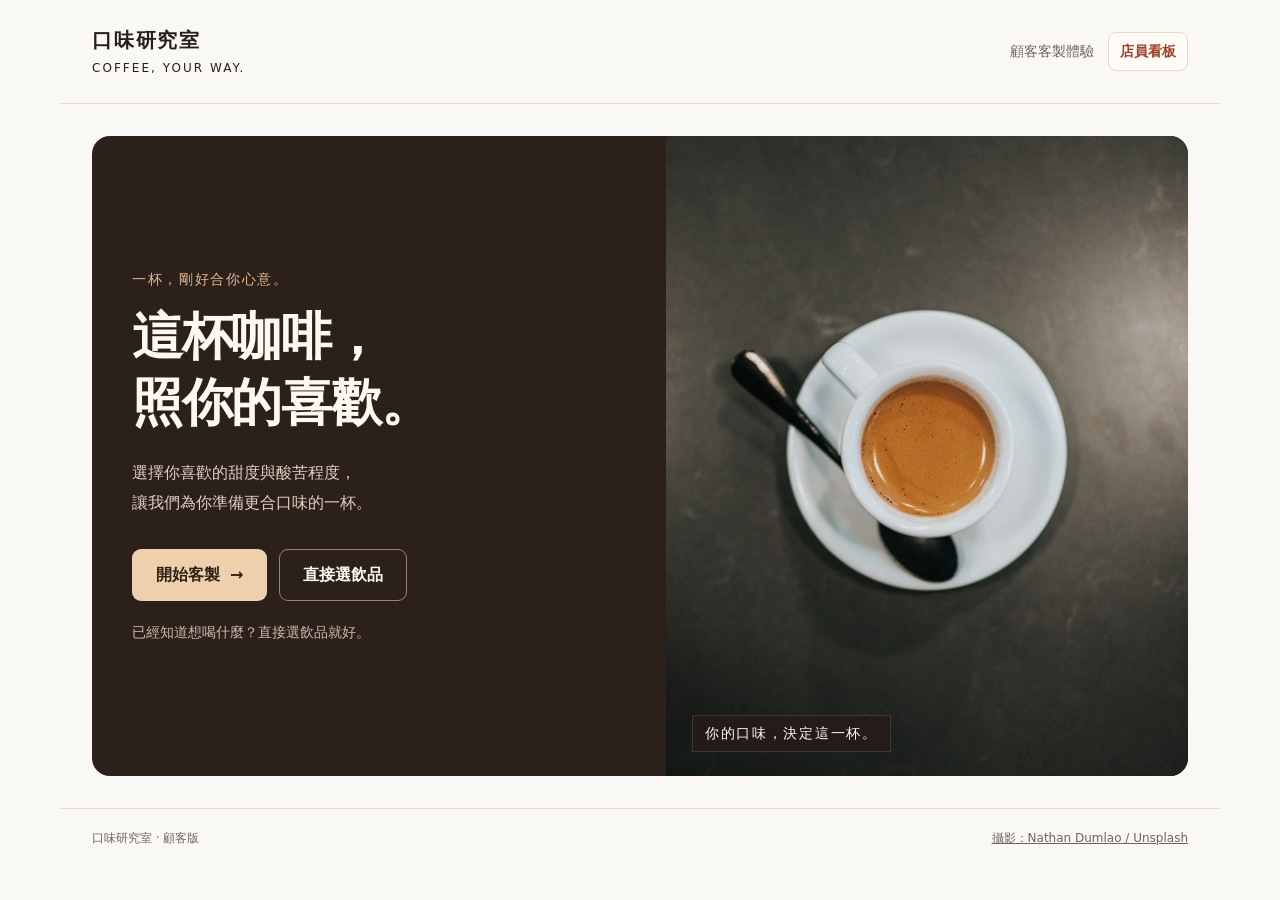
==== index.html @ e6950b34 "Update index.html" ====
<!doctype html>
<html lang="zh-Hant">
<head>
  <meta charset="utf-8">
  <meta name="viewport" content="width=device-width, initial-scale=1">
  <meta name="theme-color" content="#2c201b">
  <title>口味研究室｜這杯咖啡，照你的喜歡</title>
  <meta name="description" content="選擇你喜歡的甜度與酸苦程度，讓這杯咖啡更符合你的口味。">
  <style>
:root {
  color-scheme: light;
  --ink: #25201e; --muted: #70635d; --accent: #9e3e24;
  --line: #e3d9d0; --paper: #faf8f5; --selected: #fff1e7;
}
* { box-sizing: border-box; }
body { margin: 0; background: var(--paper); color: var(--ink); font: 1rem/1.65 system-ui, -apple-system, "Noto Sans TC", sans-serif; }
button, input, select { font: inherit; }
button, label.choice, label.scale-option { -webkit-tap-highlight-color: transparent; }
button { cursor: pointer; }
button:disabled { cursor: not-allowed; opacity: .4; }
button, a, select { touch-action: manipulation; }
button:focus-visible, a:focus-visible, select:focus-visible, summary:focus-visible { outline: 3px solid #b87343; outline-offset: 4px; }
[hidden] { display: none !important; }
.sr-only { position: absolute; width: 1px; height: 1px; margin: -1px; padding: 0; clip-path: inset(50%); overflow: hidden; white-space: nowrap; }
.site-header { max-width: 1160px; margin: auto; padding: 24px 32px; display: flex; align-items: center; justify-content: space-between; gap: 16px; border-bottom: 1px solid var(--line); }
.brand { background: none; border: 0; color: var(--ink); padding: 0; text-align: left; font-size: 1.25rem; font-weight: 750; letter-spacing: .09em; }
.brand small { display: block; margin-top: 2px; font-size: .75rem; letter-spacing: .17em; font-weight: 500; }
.header-label { color: var(--muted); font-size: .875rem; }
.header-tools { display: flex; align-items: center; gap: 14px; flex-wrap: wrap; justify-content: flex-end; }
.staff-link { color: var(--accent); text-decoration: none; font-size: .875rem; font-weight: 650; border: 1px solid var(--line); border-radius: 8px; padding: 7px 11px; background: #fffaf6; }
.staff-link:hover { border-color: #b87343; background: var(--selected); }
main { max-width: 1160px; margin: 32px auto; padding: 0 32px; }
.cover { display: grid; grid-template-columns: minmax(0, 1.1fr) minmax(0, 1fr); min-height: 510px; overflow: hidden; border-radius: 18px; background: #2c201b; color: #fff7f1; }
.cover-copy { min-width: 0; padding: 52px 40px; display: flex; flex-direction: column; justify-content: center; }
.eyebrow { font-size: .875rem; color: var(--accent); letter-spacing: .12em; margin: 0 0 12px; }
.cover .eyebrow { color: #e7b78f; }
.cover h1 { font-size: clamp(2.35rem, 4vw, 3.5rem); line-height: 1.3; letter-spacing: -.025em; margin: 0 0 22px; }
.cover .intro { color: #e1cec2; max-width: 28em; margin: 0 0 30px; line-height: 1.9; }
.cover-actions { display: flex; flex-wrap: wrap; gap: 12px; }
.button { display: inline-flex; align-items: center; justify-content: center; gap: 10px; min-height: 50px; padding: 12px 23px; border: 1px solid transparent; border-radius: 9px; font-weight: 650; text-decoration: none; }
.primary { background: var(--accent); color: white; }
.secondary { background: white; color: var(--ink); border-color: var(--line); }
.cover .primary { background: #eed1ac; color: #302016; }
.cover .secondary { background: transparent; color: #fff7f1; border-color: #a08270; }
.cover-hint { font-size: .875rem; color: #cfb8a9; margin: 20px 0 0; }
.cover-photo { margin: 0; min-width: 0; position: relative; }
.cover-photo img { display: block; width: 100%; height: 100%; max-height: 640px; object-fit: cover; object-position: 50% 54%; }
.cover-photo figcaption { position: absolute; bottom: 24px; left: 26px; padding: 6px 12px; background: #251c18d9; border: 1px solid #a88b743d; font-size: .875rem; letter-spacing: .12em; color: #fff7f1; }
.flow { max-width: 760px; margin: 36px auto 50px; }
.flow-head { display: flex; justify-content: space-between; gap: 12px; font-size: .875rem; color: var(--muted); }
.progress { display: flex; gap: 7px; margin: 13px 0 34px; }
.progress i { height: 4px; flex: 1; border-radius: 2px; background: var(--line); }
.progress i.done { background: var(--accent); }
h1 { margin: 0 0 12px; font-size: clamp(1.8rem, 3.4vw, 2.5rem); line-height: 1.45; letter-spacing: -.025em; }
h1[tabindex]:focus { outline: none; }
h2 { font-size: 1.3rem; margin: 0 0 12px; }
.sub { margin: 0 0 28px; color: var(--muted); }
fieldset { border: 0; padding: 0; margin: 0; min-width: 0; }
legend { padding: 0; margin-bottom: 14px; font-weight: 650; font-size: 1.05rem; }
.choices { display: grid; grid-template-columns: repeat(2, minmax(0, 1fr)); gap: 14px; }
.choices.three { grid-template-columns: repeat(3, minmax(0, 1fr)); }
.choice { display: block; position: relative; cursor: pointer; }
.choice input, .scale-option input { position: absolute; inset: 0; width: 100%; height: 100%; opacity: 0; margin: 0; cursor: pointer; }
.choice-box { display: block; background: white; border: 2px solid var(--line); border-radius: 12px; padding: 22px 24px; min-height: 125px; height: 100%; }
.choice-title { display: block; padding-right: 18px; font-size: 1.25rem; font-weight: 700; margin-bottom: 7px; }
.choice-description { display: block; font-size: .875rem; color: var(--muted); line-height: 1.7; }
.choice input:checked + .choice-box { border-color: var(--accent); background: var(--selected); }
.choice input:checked + .choice-box::after { content: '✓'; position: absolute; right: 15px; top: 16px; font-weight: 700; color: var(--accent); }
.choice input:focus-visible + .choice-box, .scale-option input:focus-visible + .scale-box { outline: 3px solid #b87343; outline-offset: 3px; }
.choice input:hover + .choice-box, .scale-option input:hover + .scale-box { border-color: #b87343; }
.note { font-size: .875rem; color: var(--muted); line-height: 1.8; margin: 18px 0 0; }
.section-gap { margin-top: 30px; }
.hint { font-size: 1rem; color: #76331f; background: #f5e8de; padding: 13px 18px; border-radius: 8px; margin: 0 0 18px; }
.scale-grid { display: grid; grid-template-columns: repeat(5, minmax(0, 1fr)); gap: 10px; }
.scale-option { position: relative; display: block; cursor: pointer; }
.scale-box { height: 100%; min-height: 98px; display: flex; flex-direction: column; align-items: center; justify-content: center; gap: 4px; padding: 14px 5px; border: 2px solid var(--line); border-radius: 11px; background: white; }
.scale-number { font-size: 1.65rem; line-height: 1.3; font-weight: 700; }
.scale-label { font-size: .9375rem; text-align: center; line-height: 1.5; overflow-wrap: anywhere; }
.scale-option input:checked + .scale-box { border-color: var(--accent); color: var(--accent); background: var(--selected); }
.scale-ends { display: flex; justify-content: space-between; gap: 18px; color: var(--muted); font-size: .875rem; margin-top: 12px; }
.selected-text { display: block; min-height: 30px; margin-top: 15px; color: var(--accent); font-weight: 600; }
.form-nav { display: flex; align-items: center; justify-content: space-between; gap: 16px; border-top: 1px solid var(--line); margin-top: 32px; padding-top: 22px; }
.back { border: 0; color: var(--muted); background: transparent; padding: 12px 0; min-height: 48px; }
.drink-label { border-left: 4px solid var(--accent); padding: 16px 20px; background: white; margin-bottom: 24px; }
.drink-label h2 { font-size: 1.5rem; margin-bottom: 4px; }
.drink-label p { margin: 0; color: var(--muted); }
.selects { display: grid; grid-template-columns: repeat(2, minmax(0, 1fr)); gap: 18px; margin-top: 24px; }
.selects label { font-weight: 600; }
select { display: block; width: 100%; min-height: 50px; margin-top: 9px; border: 1px solid var(--line); background: white; color: var(--ink); padding: 11px; border-radius: 8px; font-weight: 400; }
details { background: white; border: 1px solid var(--line); border-radius: 12px; margin-top: 26px; }
summary { cursor: pointer; padding: 16px 20px; font-weight: 650; }
.details-content { padding: 6px 20px 22px; }
.details-content .choices .choice-box { min-height: 100px; }
.details-content .choice-title { font-size: 1.125rem; }
.complete { max-width: 680px; margin: 44px auto; }
.complete-heading { text-align: center; margin-bottom: 28px; }
.receipt { border: 1px solid var(--line); border-top: 5px solid var(--accent); background: white; border-radius: 12px; overflow: hidden; }
.receipt-top { padding: 27px 30px 20px; }
.receipt-top h2 { font-size: 1.65rem; margin: 0; }
.receipt-body { padding: 0 30px; }
dl { margin: 0; }
dl div { display: grid; grid-template-columns: 7em 1fr; gap: 14px; padding: 14px 0; border-top: 1px dashed var(--line); }
dt { color: var(--muted); }
dd { margin: 0; text-align: right; overflow-wrap: anywhere; font-weight: 550; }
.receipt-foot { background: #f4ece5; padding: 20px 30px; margin-top: 15px; }
.receipt-foot strong { display: block; font-size: 1.0625rem; }
.receipt-foot p { color: var(--muted); margin: 5px 0 0; font-size: .875rem; }
.order-code { margin: 10px 0 0; color: var(--accent); font-size: 1.2rem; font-weight: 750; }
.complete-actions { display: flex; justify-content: center; flex-wrap: wrap; gap: 12px; margin-top: 25px; }
.footer { max-width: 1160px; margin: 24px auto 0; border-top: 1px solid var(--line); padding: 20px 32px; color: var(--muted); font-size: .75rem; display: flex; justify-content: space-between; gap: 14px; }
.footer a { color: inherit; }
@media (max-width: 720px) {
  .site-header { padding: 16px 16px; } .brand { font-size: 1.15rem; }
  main { margin: 16px auto 24px; padding: 0 16px; }
  .cover { grid-template-columns: minmax(0, 1fr); grid-template-areas: "photo" "copy"; min-height: 0; border-radius: 14px; }
  .cover-copy { grid-area: copy; padding: 24px clamp(20px, 6vw, 36px); }
  .cover .eyebrow { margin-bottom: 8px; }
  .cover h1 { font-size: clamp(1.875rem, 8.5vw, 2.5rem); line-height: 1.25; margin-bottom: 14px; }
  .cover .intro { margin-bottom: 20px; line-height: 1.75; }
  .cover .intro br { display: none; }
  .cover-actions { flex-direction: column; flex-wrap: nowrap; gap: 10px; }
  .cover-actions .button { width: 100%; min-height: 50px; }
  .cover-hint { margin-top: 14px; line-height: 1.65; }
  .cover-photo { grid-area: photo; width: 100%; aspect-ratio: 16 / 9; overflow: hidden; }
  .cover-photo img { position: absolute; inset: 0; height: 100%; max-height: none; object-position: 50% 50%; }
  .cover-photo figcaption { display: none; }
  .flow { margin: 25px auto 36px; } .progress { margin-bottom: 26px; }
  .choice-box { padding: 18px 16px; min-height: 118px; }
  .choice-title { font-size: 1.15rem; } .choices { gap: 10px; }
  .choices.three { grid-template-columns: 1fr; }
  .choices.three .choice-box { min-height: 0; }
  .scale-grid { gap: 6px; } .scale-box { padding: 12px 3px; min-height: 97px; }
  .scale-number { font-size: 1.5rem; } .scale-label { font-size: .875rem; }
  .selects { gap: 14px; } .button { padding: 12px 17px; }
  .receipt-top { padding: 24px 20px 18px; } .receipt-body { padding: 0 20px; }
  .receipt-foot { padding: 18px 20px; } .complete { margin: 30px auto; }
  dl div { grid-template-columns: 5.5em 1fr; gap: 10px; }
  .footer { padding: 18px 20px; flex-wrap: wrap; }
}
@media (max-width: 370px) {
  .cover-copy { padding: 22px 20px; }
  .choices { grid-template-columns: 1fr; } .choice-box { min-height: 0; }
  .selects { grid-template-columns: 1fr; } .header-label, .staff-link { font-size: .8125rem; }
}
@media (max-width: 720px) and (max-height: 700px) and (orientation: portrait) {
  .cover-photo { aspect-ratio: 12 / 5; }
  .cover-copy { padding-top: 20px; padding-bottom: 20px; }
}
@media (prefers-reduced-motion: no-preference) {
  .choice-box, .scale-box, .button { transition: background-color .15s, border-color .15s; }
}

</style>
</head>
<body>
  <header class="site-header">
    <button class="brand" type="button" data-action="home" aria-label="口味研究室，回封面">口味研究室<small>COFFEE, YOUR WAY.</small></button>
    <div class="header-tools">
      <span class="header-label" id="header-label">顧客客製體驗</span>
      <a class="staff-link" href="staff.html">店員看板</a>
    </div>
  </header>
  <main>
    <section class="cover" id="cover" aria-labelledby="cover-title">
      <div class="cover-copy">
        <p class="eyebrow">一杯，剛好合你心意。</p>
        <h1 id="cover-title" tabindex="-1">這杯咖啡，<br>照你的喜歡。</h1>
        <p class="intro">選擇你喜歡的甜度與酸苦程度，<br>讓我們為你準備更合口味的一杯。</p>
        <div class="cover-actions">
          <button class="button primary" type="button" data-action="guided">開始客製 <span aria-hidden="true">→</span></button>
          <button class="button secondary" type="button" data-action="direct">直接選飲品</button>
        </div>
        <p class="cover-hint">已經知道想喝什麼？直接選飲品就好。</p>
      </div>
      <figure class="cover-photo">
        <img src="[data-uri]" alt="深色桌面上，一杯盛在白瓷杯中的咖啡" width="900" height="1350">
        <figcaption>你的口味，決定這一杯。</figcaption>
      </figure>
    </section>
    <div id="surface" hidden></div>
    <noscript><p>請啟用瀏覽器的 JavaScript，或直接向店員點餐。</p></noscript>
  </main>
  <footer class="footer">
    <span>口味研究室 · 顧客版</span>
    <a href="https://unsplash.com/photos/white-ceramic-mug-with-brown-liquid-1Mjr2ontCEM" target="_blank" rel="noreferrer">攝影：Nathan Dumlao / Unsplash</a>
  </footer>
  <script src="config.js"></script>
  <script src="api.js"></script>
  <script>
const $ = id => document.getElementById(id);
const DRINKS = {
  latte: { name: '一般拿鐵', description: '咖啡與牛奶，圓潤滑順。', milk: 'yes' },
  americano: { name: '美式咖啡', description: '不加奶，口感清爽。', milk: 'no' },
  pourover: { name: '手沖咖啡', description: '不加奶，細細感受咖啡香氣。', milk: 'no' }
};
const LEVELS = {
  sweet: { title: '甜度', short: ['微甜', '少甜', '標準', '偏甜', '很甜'], full: ['微甜', '少甜', '標準甜度', '偏甜', '很甜'], left: '微甜', right: '很甜', hint: '數字越大，喝起來越甜。' },
  acid: { title: '酸味', short: ['極柔和', '柔和', '適中', '明顯', '強烈'], full: ['非常柔和的果酸', '柔和果酸', '酸味適中', '明顯果酸', '強烈、明亮的果酸'], left: '柔和果酸', right: '明亮果酸', hint: '數字越大，酸味越明顯。' },
  bitter: { title: '苦味', short: ['極微苦', '微苦', '適中', '明顯', '強烈'], full: ['非常輕微的苦味', '柔和微苦', '苦味適中', '明顯苦味', '強烈苦味'], left: '柔和微苦', right: '濃烈苦感', hint: '數字越大，苦味越明顯。' }
};
const SAUCES = { plain: '原味糖', hazelnut: '榛果糖醬', caramel: '焦糖糖醬' };
const initialState = () => ({
  mode: 'guided', milk: null, drink: null, sugar: null, sauce: 'plain', sweet: 2,
  direction: null, intensity: 3, temp: '冰飲', ice: '標準冰', milkAmount: '標準奶量', extraOpen: false
});
let state = initialState();
let screen = 'cover';
let lastOrder = null;
let submitting = false;
let submitError = '';
let pendingOrder = null;
try { pendingOrder = JSON.parse(sessionStorage.getItem('coffeePendingOrder') || 'null'); } catch {}
const STEP_NAMES = { milk: '奶的選擇', sugar: '糖與甜度', direction: '酸苦方向', intensity: '口味程度', drink: '飲品選擇', finish: '最後調整' };
const sequence = () => state.mode === 'direct' ? ['drink', 'finish'] : ['milk', 'sugar', 'direction', 'intensity', 'finish'];
const availableDrinks = () => Object.keys(DRINKS).filter(id => state.mode === 'direct' || DRINKS[id].milk === state.milk);
const acidOrBitter = () => LEVELS[state.direction === 'acid' ? 'acid' : 'bitter'];
const escapeHTML = value => String(value).replace(/[&<>"']/g, c => ({ '&': '&amp;', '<': '&lt;', '>': '&gt;', '"': '&quot;', "'": '&#39;' }[c]));

function radio(name, value, title, description = '') {
  return `<label class="choice"><input type="radio" name="${name}" value="${value}" ${state[name] === value ? 'checked' : ''}><span class="choice-box"><span class="choice-title">${title}</span>${description ? `<span class="choice-description">${description}</span>` : ''}</span></label>`;
}
function group(legend, content, columns = '', visibleLegend = false) {
  return `<fieldset><legend${visibleLegend ? '' : ' class="sr-only"'}>${legend}</legend><div class="choices ${columns}">${content}</div></fieldset>`;
}
function scale(name, level) {
  return `<fieldset class="section-gap"><legend>${level.title}程度</legend><p class="hint" id="${name}-hint">${level.hint}</p><div class="scale-grid">${[1, 2, 3, 4, 5].map(n => `<label class="scale-option"><input type="radio" name="${name}" value="${n}" ${state[name] === n ? 'checked' : ''} aria-label="${n}，${level.full[n - 1]}" aria-describedby="${name}-hint"><span class="scale-box"><span class="scale-number">${n}</span><span class="scale-label">${level.short[n - 1]}</span></span></label>`).join('')}</div><div class="scale-ends"><span>${level.left}</span><span>${level.right}</span></div><output class="selected-text" id="${name}-description" aria-live="polite">目前選擇：${state[name]} · ${level.full[state[name] - 1]}</output></fieldset>`;
}
function sugarControls() {
  let html = group('需要加糖嗎？', radio('sugar', 'no', '不加糖', '不額外加糖或風味糖醬。') + radio('sugar', 'yes', '要糖', '選擇糖的口味與甜度。'));
  if (state.sugar === 'yes') {
    html += `<div class="section-gap">${group('選擇糖的口味', radio('sauce', 'plain', '原味糖', '只增加甜味。') + radio('sauce', 'hazelnut', '榛果糖醬', '加入榛果風味。') + radio('sauce', 'caramel', '焦糖糖醬', '加入焦糖風味。'), 'three', true)}</div>`;
    html += scale('sweet', LEVELS.sweet) + '<p class="note">風味糖醬本身含糖，甜度依所選糖醬的用量調整。</p>';
  }
  return html + '<p class="note">不加糖指不額外添加糖；牛奶與其他原料仍可能含有糖分。</p>';
}
function directionControls(includeStandard = false) {
  return group('咖啡風味方向', (includeStandard ? radio('direction', 'standard', '店家標準', '依店家原本的風味製作。') : '') + radio('direction', 'bitter', '偏苦', '巧克力、堅果、焦糖般的風味。') + radio('direction', 'acid', '偏酸', '柑橘、熱帶水果、莓果般的風味。'), includeStandard ? 'three' : '') + '<p class="note">這些是咖啡本身的風味描述；風味糖醬需另外選擇。</p>';
}
function selectControl(name, title, options) {
  return `<label>${title}<select name="${name}">${options.map(value => `<option value="${value}" ${state[name] === value ? 'selected' : ''}>${value}</option>`).join('')}</select></label>`;
}
function drinkChoices() {
  return group('選擇飲品', availableDrinks().map(id => radio('drink', id, DRINKS[id].name, DRINKS[id].description)).join(''), state.mode === 'direct' ? 'three' : '');
}
function finishView() {
  let html = '<h1 id="page-title" tabindex="-1">最後，調成你喜歡的樣子。</h1><p class="sub">選好後按「送出給店員」，店員看板就會收到這張訂單。</p>';
  if (state.mode === 'guided' && state.milk === 'no') html += drinkChoices();
  else {
    const drink = DRINKS[state.drink];
    html += `<div class="drink-label"><h2>${drink.name}</h2><p>${drink.description}</p></div>`;
  }
  html += `<div class="section-gap">${group('冷飲或熱飲', radio('temp', '冰飲', '冰飲') + radio('temp', '熱飲', '熱飲'), '', true)}</div>`;
  const selects = (state.temp === '冰飲' ? selectControl('ice', '冰量', ['去冰', '微冰', '少冰', '標準冰']) : '') + (state.milk === 'yes' ? selectControl('milkAmount', '奶量', ['少奶', '標準奶量', '多奶']) : '');
  if (selects) html += `<div class="selects">${selects}</div>`;
  if (state.mode === 'direct') {
    html += `<details id="extra-options" ${state.extraOpen ? 'open' : ''}><summary>我要客製 · 糖醬、甜度與酸苦</summary><div class="details-content"><h2>想加一點甜嗎？</h2>${sugarControls()}<div class="section-gap"><h2>咖啡風味</h2>${directionControls(true)}${state.direction !== 'standard' ? scale('intensity', acidOrBitter()) : ''}</div></div></details>`;
  }
  return html;
}
function noteRows() {
  const rows = [['飲品', DRINKS[state.drink].name], ['冷熱', state.temp]];
  if (state.temp === '冰飲') rows.push(['冰量', state.ice]);
  if (state.milk === 'yes') rows.push(['奶量', state.milkAmount]);
  if (state.sugar === 'yes') rows.push(['糖／糖醬', SAUCES[state.sauce]], ['甜度', `${state.sweet} / 5 · ${LEVELS.sweet.full[state.sweet - 1]}`]);
  else rows.push(['加糖', '不加糖']);
  if (state.direction === 'acid' || state.direction === 'bitter') {
    const level = acidOrBitter();
    rows.push(['風味方向', state.direction === 'acid' ? '偏酸' : '偏苦'], [`${level.title}程度`, `${state.intensity} / 5 · ${level.full[state.intensity - 1]}`]);
  } else rows.push(['咖啡風味', '店家標準']);
  return rows;
}
async function submitOrder() {
  const selection = JSON.parse(JSON.stringify(state));
  if (!pendingOrder || JSON.stringify(pendingOrder.selection) !== JSON.stringify(selection)) {
    pendingOrder = { requestId: crypto.randomUUID(), selection };
    try { sessionStorage.setItem('coffeePendingOrder', JSON.stringify(pendingOrder)); } catch {}
  }
  const { order } = await CoffeeAPI.request('/api/orders', { method: 'POST', body: pendingOrder });
  if (!order?.number || !Array.isArray(order.rows)) throw new Error('無法確認訂單，請在此頁重試。');
  pendingOrder = null;
  try { sessionStorage.removeItem('coffeePendingOrder'); } catch {}
  return order;
}
function completeView() {
  const order = lastOrder;
  return `<section class="complete"><div class="complete-heading"><p class="eyebrow">已送出</p><h1 id="page-title" tabindex="-1">訂單已送達。</h1><p class="sub">請保留訂單號碼，等候店員確認及叫號。</p></div><article class="receipt" aria-labelledby="note-title"><div class="receipt-top"><p class="eyebrow">你的口味筆記</p><h2 id="note-title">${escapeHTML(order.drink)}</h2><p class="order-code">訂單 ${escapeHTML(order.number)}</p></div><div class="receipt-body"><dl>${order.rows.map(([key, value]) => `<div><dt>${escapeHTML(key)}</dt><dd>${escapeHTML(value)}</dd></div>`).join('')}</dl></div><div class="receipt-foot"><strong>店家已收到你的點餐內容</strong><p>如需修改或取消，請告知店員此訂單號碼。</p></div></article><div class="complete-actions"><button class="button primary" type="button" data-action="restart">再點一杯</button></div></section>`;
}
function canContinue() {
  if (screen === 'milk') return state.milk !== null;
  if (screen === 'sugar') return state.sugar !== null;
  if (screen === 'direction') return state.direction === 'acid' || state.direction === 'bitter';
  if (screen === 'drink' || screen === 'finish') return Boolean(DRINKS[state.drink]) && availableDrinks().includes(state.drink);
  return screen === 'intensity';
}
function render(focusTitle = false) {
  const onCover = screen === 'cover';
  $('cover').hidden = !onCover;
  $('surface').hidden = onCover;
  $('header-label').textContent = onCover ? '顧客客製體驗' : screen === 'complete' ? '口味確認' : state.mode === 'direct' ? '直接選飲品' : '我的客製咖啡';
  if (onCover) {
    $('surface').innerHTML = '';
    if (focusTitle) $('cover-title').focus();
    return;
  }
  if (screen === 'complete') $('surface').innerHTML = completeView();
  else {
    const steps = sequence(), index = steps.indexOf(screen);
    let content = '';
    if (screen === 'milk') content = '<h1 id="page-title" tabindex="-1">這杯咖啡，要加奶嗎？</h1><p class="sub">先選你喜歡的口感。</p>' + group('加奶或不加奶', radio('milk', 'yes', '加奶', '一般拿鐵，奶香滑順。') + radio('milk', 'no', '不加奶', '美式或手沖，感受咖啡本味。'));
    if (screen === 'sugar') content = '<h1 id="page-title" tabindex="-1">想加一點甜嗎？</h1><p class="sub">可以只加糖，也可以選榛果或焦糖糖醬。</p>' + sugarControls();
    if (screen === 'direction') content = '<h1 id="page-title" tabindex="-1">今天，想喝偏酸還是偏苦？</h1><p class="sub">選一個方向，下一步再選你喜歡的程度。</p>' + directionControls();
    if (screen === 'intensity') {
      const level = acidOrBitter();
      content = `<h1 id="page-title" tabindex="-1">想要多明顯的${level.title}？</h1><p class="sub">每個數字都有說明，點選最接近你喜好的程度。</p>` + scale('intensity', level);
    }
    if (screen === 'drink') content = '<h1 id="page-title" tabindex="-1">今天想喝哪一杯？</h1><p class="sub">直接選飲品，下一步選冷熱就能確認。</p>' + drinkChoices();
    if (screen === 'finish') content = finishView();
    $('surface').innerHTML = `<section class="flow"><div class="flow-head"><span>${STEP_NAMES[screen]}</span><span>第 ${index + 1} / ${steps.length} 步</span></div><div class="progress" role="progressbar" aria-label="選擇進度" aria-valuemin="0" aria-valuemax="${steps.length}" aria-valuenow="${index + 1}">${steps.map((_, i) => `<i class="${i <= index ? 'done' : ''}" aria-hidden="true"></i>`).join('')}</div><form id="coffee-form" novalidate>${content}<div class="form-nav"><button class="back" type="button" data-action="back">← ${index === 0 ? '回封面' : '上一步'}</button><button class="button primary" type="submit" ${canContinue() ? '' : 'disabled'}>${screen === 'finish' ? '送出給店員' : '下一步 →'}</button></div></form></section>`;
  }
  const form = $('coffee-form');
  if (form && submitting) {
    form.setAttribute('aria-busy', 'true');
    form.querySelectorAll('input, select, button').forEach(control => control.disabled = true);
    form.querySelector('[type="submit"]').textContent = '送出中…';
  }
  if (form && submitError) {
    const message = document.createElement('p');
    message.className = 'hint';
    message.setAttribute('role', 'alert');
    message.textContent = submitError;
    form.querySelector('.form-nav').before(message);
  }
  if (focusTitle) {
    $('page-title').focus({ preventScroll: true });
    window.scrollTo({ top: 0 });
  }
}
function start(mode) {
  state = initialState();
  state.mode = mode;
  lastOrder = null;
  submitError = '';
  if (mode === 'direct') { state.sugar = 'no'; state.direction = 'standard'; }
  screen = sequence()[0];
  render(true);
}
async function next() {
  if (submitting || !canContinue()) return;
  if (screen === 'finish') {
    submitting = true;
    submitError = '';
    render();
    try {
      lastOrder = await submitOrder();
      screen = 'complete';
    } catch (error) {
      submitError = error.message;
    } finally {
      submitting = false;
    }
  }
  else { const steps = sequence(); screen = steps[steps.indexOf(screen) + 1]; }
  render(true);
}
function back() {
  const steps = sequence(), index = steps.indexOf(screen);
  screen = index > 0 ? steps[index - 1] : 'cover';
  render(true);
}
function changeChoice(name, value) {
  const valid = { milk: ['yes', 'no'], sugar: ['yes', 'no'], sauce: Object.keys(SAUCES), direction: state.mode === 'direct' ? ['standard', 'acid', 'bitter'] : ['acid', 'bitter'], temp: ['冰飲', '熱飲'], ice: ['去冰', '微冰', '少冰', '標準冰'], milkAmount: ['少奶', '標準奶量', '多奶'], drink: availableDrinks() };
  if (name === 'sweet' || name === 'intensity') {
    const number = Number(value);
    if (!Number.isInteger(number) || number < 1 || number > 5) return;
    state[name] = number;
    const level = name === 'sweet' ? LEVELS.sweet : acidOrBitter();
    const output = $(`${name}-description`);
    if (output) output.textContent = `目前選擇：${number} · ${level.full[number - 1]}`;
    return;
  }
  if (!valid[name] || !valid[name].includes(value)) return;
  const details = $('extra-options');
  if (details) state.extraOpen = details.open;
  if (name === 'milk' && value !== state.milk) state.drink = value === 'yes' ? 'latte' : null;
  if (name === 'drink') state.milk = DRINKS[value].milk;
  if (name === 'direction' && value !== state.direction) state.intensity = 3;
  state[name] = value;
  render();
  // 重新呈現條件選項後，讓鍵盤焦點留在原本的控制項。
  const control = document.querySelector(`input[name="${name}"][value="${value}"], select[name="${name}"]`);
  if (control) control.focus({ preventScroll: true });
}
document.addEventListener('change', event => {
  if (event.target.matches('#coffee-form input, #coffee-form select')) changeChoice(event.target.name, event.target.value);
});
document.addEventListener('submit', event => {
  if (event.target.id === 'coffee-form') { event.preventDefault(); next(); }
});
document.addEventListener('click', event => {
  if (submitting) return;
  const button = event.target.closest('[data-action]');
  if (!button || button.disabled) return;
  const action = button.dataset.action;
  if (action === 'guided' || action === 'direct') start(action);
  if (action === 'back') back();
  if (action === 'home' || action === 'restart') { state = initialState(); lastOrder = null; screen = 'cover'; render(true); }
});
if (pendingOrder?.selection && DRINKS[pendingOrder.selection.drink]) {
  state = { ...initialState(), ...pendingOrder.selection };
  screen = 'finish';
  submitError = '上次送出的訂單尚未確認。請再次送出以確認結果，同一筆不會重複成立。';
}
render();

</script>
</body>
</html>
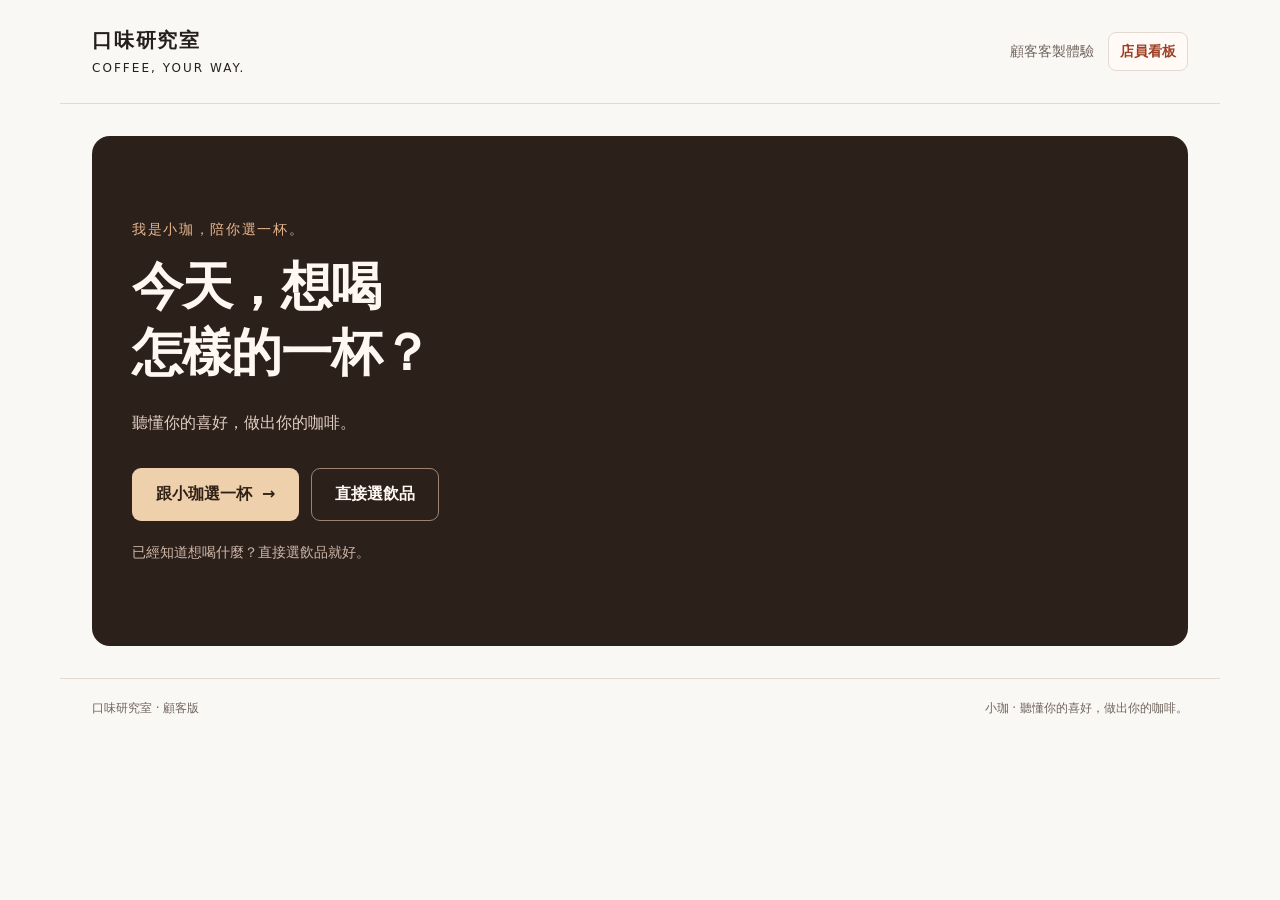
==== commit 161d1bba: "Update index.html" ====
--- a/index.html
+++ b/index.html
@@ -71,7 +71,7 @@
 .note { font-size: .875rem; color: var(--muted); line-height: 1.8; margin: 18px 0 0; }
 .section-gap { margin-top: 30px; }
 .hint { font-size: 1rem; color: #76331f; background: #f5e8de; padding: 13px 18px; border-radius: 8px; margin: 0 0 18px; }
-.scale-grid { display: grid; grid-template-columns: repeat(5, minmax(0, 1fr)); gap: 10px; }
+.scale-grid { display: grid; grid-template-columns: repeat(3, minmax(0, 1fr)); gap: 10px; }
 .scale-option { position: relative; display: block; cursor: pointer; }
 .scale-box { height: 100%; min-height: 98px; display: flex; flex-direction: column; align-items: center; justify-content: center; gap: 4px; padding: 14px 5px; border: 2px solid var(--line); border-radius: 11px; background: white; }
 .scale-number { font-size: 1.65rem; line-height: 1.3; font-weight: 700; }
@@ -150,7 +150,44 @@
   .choice-box, .scale-box, .button { transition: background-color .15s, border-color .15s; }
 }
 
+/* Customer illustrations are inline SVG: no image host or icon-font dependency. */
+.choice-box { position: relative; }
+.choice input { z-index: 1; }
+.choice-art { display: flex; align-items: center; justify-content: center; height: 144px; margin: -8px 0 15px; pointer-events: none; }
+.choice-art svg { display: block; width: 100%; max-width: 172px; height: 100%; }
+.choice-art svg[data-illustration="black-coffee"] { max-width: 224px; }
+.choice-copy { display: block; min-width: 0; }
+.choice.has-art .choice-title { padding-right: 0; }
+.choice.has-art .choice-box::after { z-index: 0; }
+.scale-meter { display: flex; align-items: flex-end; justify-content: center; gap: 5px; height: 22px; margin-bottom: 3px; }
+.scale-meter i { display: block; width: 8px; border: 1px solid #c8b6a7; border-radius: 3px 3px 1px 1px; background: #f0e8e0; }
+.scale-meter i:nth-child(1) { height: 10px; }
+.scale-meter i:nth-child(2) { height: 16px; }
+.scale-meter i:nth-child(3) { height: 22px; }
+.scale-meter i.filled { border-color: #9e5c3f; background: #b46e4b; }
+.section-art { display: inline-flex; vertical-align: middle; margin-right: 9px; }
+.section-art svg { width: 40px; height: 40px; display: block; }
+.select-heading { display: flex; align-items: center; gap: 10px; min-height: 46px; }
+.select-heading svg { width: 44px; height: 44px; flex: 0 0 44px; }
+.drink-label.with-art { display: flex; align-items: center; gap: 18px; }
+.drink-label.with-art > svg { width: 88px; height: 88px; flex: 0 0 88px; }
+@media (max-width: 720px) {
+  .choice-art { height: 116px; margin: -5px 0 12px; }
+  .choice-art svg { max-width: 142px; }
+  .choice-art svg[data-illustration="black-coffee"] { max-width: 188px; }
+  .choices.three .has-art .choice-box { display: flex; align-items: center; gap: 16px; padding: 14px 16px; }
+  .choices.three .choice-art { flex: 0 0 80px; width: 80px; height: 80px; margin: 0; }
+  .choices.three .choice-copy { padding-right: 12px; }
+  .drink-label.with-art { gap: 12px; padding: 12px 16px; }
+  .drink-label.with-art > svg { width: 70px; height: 70px; flex-basis: 70px; }
+}
+@media (max-width: 370px) {
+  .choices .has-art .choice-box { display: flex; align-items: center; gap: 12px; padding: 14px; }
+  .choices .choice-art { flex: 0 0 94px; width: 94px; height: 88px; margin: 0; }
+  .choices .choice-copy { padding-right: 8px; }
+}
 </style>
+  <link rel="stylesheet" href="xiaojia.css?v=20261005">
 </head>
 <body>
   <header class="site-header">
@@ -161,32 +198,34 @@
     </div>
   </header>
   <main>
-    <section class="cover" id="cover" aria-labelledby="cover-title">
+    <section class="cover xiaojia-cover" id="cover" aria-labelledby="cover-title">
       <div class="cover-copy">
-        <p class="eyebrow">一杯，剛好合你心意。</p>
-        <h1 id="cover-title" tabindex="-1">這杯咖啡，<br>照你的喜歡。</h1>
-        <p class="intro">選擇你喜歡的甜度與酸苦程度，<br>讓我們為你準備更合口味的一杯。</p>
+        <p class="eyebrow">我是小珈，陪你選一杯。</p>
+        <h1 id="cover-title" tabindex="-1">今天，想喝<br>怎樣的一杯？</h1>
+        <p class="intro">聽懂你的喜好，做出你的咖啡。</p>
         <div class="cover-actions">
-          <button class="button primary" type="button" data-action="guided">開始客製 <span aria-hidden="true">→</span></button>
+          <button class="button primary" type="button" data-action="guided">跟小珈選一杯 <span aria-hidden="true">→</span></button>
           <button class="button secondary" type="button" data-action="direct">直接選飲品</button>
         </div>
         <p class="cover-hint">已經知道想喝什麼？直接選飲品就好。</p>
       </div>
-      <figure class="cover-photo">
-        <img src="[data-uri]" alt="深色桌面上，一杯盛在白瓷杯中的咖啡" width="900" height="1350">
-        <figcaption>你的口味，決定這一杯。</figcaption>
-      </figure>
+      <div class="xiaojia-cover-art" role="img" aria-label="小珈端著咖啡，邀你選擇今天的一杯"></div>
     </section>
     <div id="surface" hidden></div>
     <noscript><p>請啟用瀏覽器的 JavaScript，或直接向店員點餐。</p></noscript>
   </main>
   <footer class="footer">
     <span>口味研究室 · 顧客版</span>
-    <a href="https://unsplash.com/photos/white-ceramic-mug-with-brown-liquid-1Mjr2ontCEM" target="_blank" rel="noreferrer">攝影：Nathan Dumlao / Unsplash</a>
+    <span>小珈 · 聽懂你的喜好，做出你的咖啡。</span>
   </footer>
   <script src="config.js"></script>
-  <script src="api.js"></script>
+  <script src="api.js?v=20260928-fast1"></script>
+  <script src="xiaojia.js?v=20261005"></script>
   <script>
+// 小珈模組未載入時，原點餐流程仍可使用。
+const xiaojia = window.Xiaojia || {
+  reset() {}, respond() {}, guideHTML() { return ''; }, completionHTML() { return ''; }
+};
 const $ = id => document.getElementById(id);
 const DRINKS = {
   latte: { name: '一般拿鐵', description: '咖啡與牛奶，圓潤滑順。', milk: 'yes' },
@@ -194,10 +233,12 @@
   pourover: { name: '手沖咖啡', description: '不加奶，細細感受咖啡香氣。', milk: 'no' }
 };
 const LEVELS = {
-  sweet: { title: '甜度', short: ['微甜', '少甜', '標準', '偏甜', '很甜'], full: ['微甜', '少甜', '標準甜度', '偏甜', '很甜'], left: '微甜', right: '很甜', hint: '數字越大，喝起來越甜。' },
-  acid: { title: '酸味', short: ['極柔和', '柔和', '適中', '明顯', '強烈'], full: ['非常柔和的果酸', '柔和果酸', '酸味適中', '明顯果酸', '強烈、明亮的果酸'], left: '柔和果酸', right: '明亮果酸', hint: '數字越大，酸味越明顯。' },
-  bitter: { title: '苦味', short: ['極微苦', '微苦', '適中', '明顯', '強烈'], full: ['非常輕微的苦味', '柔和微苦', '苦味適中', '明顯苦味', '強烈苦味'], left: '柔和微苦', right: '濃烈苦感', hint: '數字越大，苦味越明顯。' }
+  sweet: { title: '甜度', short: ['微甜', '少甜', '標準', '偏甜', '很甜'], full: ['微甜', '少甜', '標準甜度', '偏甜', '很甜'], left: '少甜', right: '偏甜', hint: '數字越大，喝起來越甜。' },
+  acid: { title: '酸味', short: ['極柔和', '柔和', '適中', '明顯', '強烈'], full: ['非常柔和的果酸', '柔和果酸', '酸味適中', '明顯果酸', '強烈、明亮的果酸'], left: '柔和果酸', right: '明顯果酸', hint: '數字越大，酸味越明顯。' },
+  bitter: { title: '苦味', short: ['極微苦', '微苦', '適中', '明顯', '強烈'], full: ['非常輕微的苦味', '柔和微苦', '苦味適中', '明顯苦味', '強烈苦味'], left: '柔和微苦', right: '明顯苦味', hint: '數字越大，苦味越明顯。' }
 };
+// Retain original recipe values for compatibility with cloud orders.
+const TASTE_LEVELS = [2, 3, 4];
 const SAUCES = { plain: '原味糖', hazelnut: '榛果糖醬', caramel: '焦糖糖醬' };
 const initialState = () => ({
   mode: 'guided', milk: null, drink: null, sugar: null, sauce: 'plain', sweet: 2,
@@ -211,19 +252,71 @@
 let pendingOrder = null;
 try { pendingOrder = JSON.parse(sessionStorage.getItem('coffeePendingOrder') || 'null'); } catch {}
 const STEP_NAMES = { milk: '奶的選擇', sugar: '糖與甜度', direction: '酸苦方向', intensity: '口味程度', drink: '飲品選擇', finish: '最後調整' };
-const sequence = () => state.mode === 'direct' ? ['drink', 'finish'] : ['milk', 'sugar', 'direction', 'intensity', 'finish'];
+const sequence = () => state.mode === 'direct' ? ['drink', 'finish'] : ['milk', 'sugar', 'direction', ...(state.direction === 'balanced' ? [] : ['intensity']), 'finish'];
 const availableDrinks = () => Object.keys(DRINKS).filter(id => state.mode === 'direct' || DRINKS[id].milk === state.milk);
 const acidOrBitter = () => LEVELS[state.direction === 'acid' ? 'acid' : 'bitter'];
 const escapeHTML = value => String(value).replace(/[&<>"']/g, c => ({ '&': '&amp;', '<': '&lt;', '>': '&gt;', '"': '&quot;', "'": '&#39;' }[c]));
 
+// These drawings are decorative. The existing visible labels remain the
+// accessible names and the only source of meaning for each selection.
+function illustration(kind) {
+  const latte = '<ellipse cx="63" cy="103" rx="45" ry="8" fill="#dfcbb8" stroke="none"/><path d="M94 58h9c18 0 16 27-8 28" fill="#fffaf3"/><path d="M27 49h68v27c0 17-14 26-34 26S27 93 27 76Z" fill="#fdf7eb"/><path d="M34 74c3 14 14 21 29 21" fill="none" stroke="#dfcbb8"/><ellipse cx="61" cy="49" rx="34" ry="13" fill="#e0b489"/><ellipse cx="61" cy="49" rx="28" ry="9" fill="#b8774b" stroke="none"/><path d="M61 54C43 50 42 42 50 41c5 0 9 4 11 7 2-3 6-7 11-7 8-1 9 9-11 16Z" fill="#fff5dc" stroke="none"/><path d="M61 48v11" stroke="#fff5dc" stroke-width="2"/><path d="M46 30c-7-8 8-10 2-18M68 27c-7-8 8-10 2-18" stroke="#ba9e88" fill="none"/>';
+  const americano = '<ellipse cx="62" cy="106" rx="42" ry="7" fill="#dfcbb8" stroke="none"/><path d="M86 49h12c15 0 15 27-7 30" fill="#faf5eb"/><path d="M27 42h65l-7 47c-1 10-11 15-25 15s-23-5-25-15Z" fill="#f5e9d9"/><path d="M35 61h49l-4 27c-1 6-8 10-20 10s-18-4-19-10Z" fill="#5d382a" stroke="none"/><ellipse cx="59" cy="43" rx="32" ry="11" fill="#4a2b22"/><path d="M40 40c9-4 21-5 33-2" stroke="#ad7a54" fill="none"/><path d="M45 25c-6-7 7-9 2-16M66 23c-6-7 7-9 2-16" stroke="#ba9e88" fill="none"/>';
+  const pourover = '<ellipse cx="65" cy="113" rx="41" ry="6" fill="#dfcbb8" stroke="none"/><path d="M51 67h30l6 14 13 20c3 5-2 10-9 10H40c-8 0-12-5-9-10l14-20Z" fill="#f4eade"/><path d="M90 81h7c21 0 18 23 1 23" fill="none"/><path d="M43 88h45l9 15c1 2-2 3-6 3H40c-4 0-6-1-5-3Z" fill="#78503a" stroke="none"/><path d="M28 25h76L81 62H52Z" fill="#fffaf1"/><ellipse cx="66" cy="25" rx="38" ry="9" fill="#d4b18c"/><ellipse cx="66" cy="25" rx="28" ry="5" fill="#68412e" stroke="none"/><path d="m42 35 15 20m0-18 7 20m7-20-1 20m16-22-10 20" stroke="#c6b09a"/><path d="M47 64h38M66 69v5" stroke="#8d654a"/>';
+  const sugar = '<path d="m29 72 24-14 26 15-25 15Z" fill="#fffaf0"/><path d="M29 72v24l25 15V88Z" fill="#e6d7c6"/><path d="m54 88 25-15v24l-25 14Z" fill="#f5ead9"/><path d="m58 39 21-12 23 13-22 13Z" fill="#fffaf0"/><path d="M58 39v21l22 14V53Z" fill="#e6d7c6"/><path d="m80 53 22-13v21L80 74Z" fill="#f5ead9"/>';
+  const hazelnuts = '<path d="M47 75c-8-1-15 7-15 19 0 11 12 18 18 18 8 0 17-8 16-19S56 75 47 75Z" fill="#b57a49"/><path d="M34 84c7-8 20-8 28 0" fill="none"/><path d="M51 84c-4 8-5 16-3 24" stroke="#e7bd8e" fill="none"/><path d="M71 97c0-10 10-19 21-17 8 2 13 11 10 20s-12 14-19 12-12-8-12-15Z" fill="#ecd1a7"/><path d="M88 87c-4 5-7 12-6 19" fill="none" stroke="#b88856"/>';
+  const bottle = '<path d="M47 22h32v15l7 12v53c0 6-4 10-10 10H50c-6 0-10-4-10-10V49l7-12Z" fill="#e0ae6d"/><path d="M48 14h30v12H48Z" fill="#f8edd8"/><path d="M50 13V8h37v6M87 8v10" fill="none"/><path d="M46 53h34v29H46Z" fill="#fff5df" stroke="none"/><path d="M56 39v11" stroke="#fff3d9" fill="none"/>';
+  const chocolate = '<g transform="rotate(-12 57 68)"><rect x="26" y="29" width="57" height="73" rx="5" fill="#6e4331"/><path d="M34 37h17v22H34Zm24 0h17v22H58ZM34 67h17v25H34Zm24 0h17v25H58Z" fill="#976040" stroke="#503222"/></g><path d="m71 91 22-12 16 10-23 14Z" fill="#d5a461"/><path d="M71 91v13l15 10v-11Zm15 12 23-14v13l-23 12Z" fill="#bb8043"/>';
+  const fruit = '<circle cx="52" cy="72" r="33" fill="#e6a856"/><circle cx="52" cy="72" r="26" fill="#f7d28e" stroke="#fff0c9" stroke-width="3"/><path d="M52 47v50M27 72h50M34 54l36 36M34 90l36-36" stroke="#fff0c9" stroke-width="3"/><path d="M46 35c1-13 14-21 27-17-2 11-13 20-27 17Z" fill="#829574"/><g fill="#8f6372"><circle cx="91" cy="86" r="11"/><circle cx="105" cy="97" r="10"/><circle cx="84" cy="105" r="11"/></g><path d="m90 81 2 4 4-1m8 9 2 3 3-1m-26 4 2 3 3-1" stroke="#dfbcca" fill="none"/>';
+  const iced = '<ellipse cx="66" cy="112" rx="31" ry="5" fill="#dfcbb8" stroke="none"/><path d="m44 17 7-8 26 58" fill="none" stroke="#b2704d" stroke-width="5"/><path d="M33 31h66l-8 73c-1 6-8 9-25 9s-24-3-25-9Z" fill="#e6efeb"/><path d="m42 51 6 52c11 5 27 5 36 0l6-52Z" fill="#a9714e" stroke="none"/><path d="m47 42 18-1 2 18-17 2Zm23-1 18 5-4 17-18-4Z" fill="#d9e9e4" stroke="#7c9d99"/><path d="M39 32h54" fill="none" stroke="#fdfbf4"/>';
+  const milkJug = '<path d="M37 29h48v12l9 16v45c0 6-5 9-11 9H46c-8 0-12-4-12-11V58l6-16Z" fill="#fffaf0"/><path d="M85 58h9c22 0 23 30 1 30" fill="none"/><path d="M42 30h32M44 47h31" fill="none" stroke="#c1ac92"/><path d="M34 65h60v35c0 8-6 11-13 11H46c-8 0-12-4-12-11Z" fill="#eadac0" stroke="none"/><path d="M34 65v35c0 8 4 11 12 11h35c7 0 13-3 13-11V65" fill="none"/>';
+  let art = '', wide = false;
+  switch (kind) {
+    case 'latte': art = latte; break;
+    case 'americano': art = americano; break;
+    case 'pourover': art = pourover; break;
+    case 'black-coffee': wide = true; art = `<g transform="translate(1 14) scale(.87)">${americano}</g><g transform="translate(108 6) scale(.87)">${pourover}</g>`; break;
+    case 'sugar': case 'plain': art = sugar; break;
+    case 'no-sugar': art = sugar + '<circle cx="66" cy="66" r="47" fill="none" stroke="#a65b43" stroke-width="4"/><path d="m32 100 68-68" stroke="#fffaf3" stroke-width="9"/><path d="m32 100 68-68" stroke="#a65b43" stroke-width="4"/>'; break;
+    case 'hazelnut': art = `<g transform="translate(-5 0) scale(.88)">${bottle}</g>${hazelnuts}`; break;
+    case 'caramel': art = bottle + '<path d="m80 90 19-10 17 9-19 12Z" fill="#d29b50"/><path d="M80 90v13l17 12v-14Zm17 11 19-12v12l-19 14Z" fill="#b9783d"/>'; break;
+    case 'bitter': art = chocolate; break;
+    case 'balanced': art = `<g transform="translate(-5 24) scale(.64)">${chocolate}</g><g transform="translate(50 24) scale(.64)">${fruit}</g>`; break;
+    case 'acid': art = fruit; break;
+    case 'standard': art = americano; break;
+    case 'cold': art = iced; break;
+    case 'hot': art = americano; break;
+    case 'ice': art = '<g fill="#d7e8e6" stroke="#668782"><path d="m21 54 33-12 28 13-34 14Z"/><path d="M21 54v33l27 16V69Zm27 15 34-14v32l-34 16Z"/><path d="m66 26 24-8 21 11-25 9Z"/><path d="M66 26v23l20 13V38Zm20 12 25-9v23L86 62Z"/></g>'; break;
+    case 'milk': art = milkJug; break;
+    default: return '';
+  }
+  const backdrop = wide ? '<ellipse cx="112" cy="70" rx="105" ry="49" fill="#f5ecdf"/>' : '<circle cx="64" cy="68" r="49" fill="#f5ecdf"/>';
+  return `<svg xmlns="http://www.w3.org/2000/svg" viewBox="0 0 ${wide ? 224 : 128} 128" aria-hidden="true" focusable="false" data-illustration="${kind}">${backdrop}<g stroke="#624331" stroke-width="2.3" stroke-linecap="round" stroke-linejoin="round">${art}</g></svg>`;
+}
+function choiceIllustration(name, value) {
+  const map = {
+    milk: { yes: 'latte', no: 'black-coffee' },
+    drink: { latte: 'latte', americano: 'americano', pourover: 'pourover' },
+    sugar: { yes: 'sugar', no: 'no-sugar' },
+    sauce: { plain: 'plain', hazelnut: 'hazelnut', caramel: 'caramel' },
+    direction: { standard: 'standard', bitter: 'bitter', balanced: 'balanced', acid: 'acid' },
+    temp: { '冰飲': 'cold', '熱飲': 'hot' }
+  };
+  return illustration(map[name]?.[value]);
+}
+function levelMeter(level) {
+  return `<span class="scale-meter" aria-hidden="true">${[1, 2, 3].map(n => `<i class="${n <= level ? 'filled' : ''}"></i>`).join('')}</span>`;
+}
 function radio(name, value, title, description = '') {
-  return `<label class="choice"><input type="radio" name="${name}" value="${value}" ${state[name] === value ? 'checked' : ''}><span class="choice-box"><span class="choice-title">${title}</span>${description ? `<span class="choice-description">${description}</span>` : ''}</span></label>`;
+  const art = choiceIllustration(name, value);
+  return `<label class="choice${art ? ' has-art' : ''}"><input type="radio" name="${name}" value="${value}" ${state[name] === value ? 'checked' : ''}><span class="choice-box">${art ? `<span class="choice-art">${art}</span>` : ''}<span class="choice-copy"><span class="choice-title">${title}</span>${description ? `<span class="choice-description">${description}</span>` : ''}</span></span></label>`;
 }
 function group(legend, content, columns = '', visibleLegend = false) {
   return `<fieldset><legend${visibleLegend ? '' : ' class="sr-only"'}>${legend}</legend><div class="choices ${columns}">${content}</div></fieldset>`;
 }
 function scale(name, level) {
-  return `<fieldset class="section-gap"><legend>${level.title}程度</legend><p class="hint" id="${name}-hint">${level.hint}</p><div class="scale-grid">${[1, 2, 3, 4, 5].map(n => `<label class="scale-option"><input type="radio" name="${name}" value="${n}" ${state[name] === n ? 'checked' : ''} aria-label="${n}，${level.full[n - 1]}" aria-describedby="${name}-hint"><span class="scale-box"><span class="scale-number">${n}</span><span class="scale-label">${level.short[n - 1]}</span></span></label>`).join('')}</div><div class="scale-ends"><span>${level.left}</span><span>${level.right}</span></div><output class="selected-text" id="${name}-description" aria-live="polite">目前選擇：${state[name]} · ${level.full[state[name] - 1]}</output></fieldset>`;
+  const artKind = name === 'sweet' ? 'sugar' : state.direction === 'acid' ? 'acid' : 'bitter';
+  return `<fieldset class="section-gap"><legend><span class="section-art">${illustration(artKind)}</span>${level.title}程度</legend><p class="hint" id="${name}-hint">${level.hint}</p><div class="scale-grid">${TASTE_LEVELS.map(n => `<label class="scale-option"><input type="radio" name="${name}" value="${n}" ${state[name] === n ? 'checked' : ''} aria-label="${n - 1}，${level.full[n - 1]}" aria-describedby="${name}-hint"><span class="scale-box">${levelMeter(n - 1)}<span class="scale-number">${n - 1}</span><span class="scale-label">${level.short[n - 1]}</span></span></label>`).join('')}</div><div class="scale-ends"><span>${level.left}</span><span>${level.right}</span></div><output class="selected-text" id="${name}-description" aria-live="polite">目前選擇：${state[name] - 1} · ${level.full[state[name] - 1]}</output></fieldset>`;
 }
 function sugarControls() {
   let html = group('需要加糖嗎？', radio('sugar', 'no', '不加糖', '不額外加糖或風味糖醬。') + radio('sugar', 'yes', '要糖', '選擇糖的口味與甜度。'));
@@ -234,28 +327,32 @@
   return html + '<p class="note">不加糖指不額外添加糖；牛奶與其他原料仍可能含有糖分。</p>';
 }
 function directionControls(includeStandard = false) {
-  return group('咖啡風味方向', (includeStandard ? radio('direction', 'standard', '店家標準', '依店家原本的風味製作。') : '') + radio('direction', 'bitter', '偏苦', '巧克力、堅果、焦糖般的風味。') + radio('direction', 'acid', '偏酸', '柑橘、熱帶水果、莓果般的風味。'), includeStandard ? 'three' : '') + '<p class="note">這些是咖啡本身的風味描述；風味糖醬需另外選擇。</p>';
+  return group('咖啡風味方向', (includeStandard ? radio('direction', 'standard', '店家標準', '依店家原本的風味製作。') : '') + radio('direction', 'bitter', '偏苦', '巧克力、堅果、焦糖般的風味。') + radio('direction', 'balanced', '平衡', '酸苦均衡，不特別偏向任何一邊。') + radio('direction', 'acid', '偏酸', '柑橘、熱帶水果、莓果般的風味。'), includeStandard ? '' : 'three') + '<p class="note">這些是咖啡本身的風味描述；風味糖醬需另外選擇。</p>';
 }
 function selectControl(name, title, options) {
-  return `<label>${title}<select name="${name}">${options.map(value => `<option value="${value}" ${state[name] === value ? 'selected' : ''}>${value}</option>`).join('')}</select></label>`;
+  return `<label><span class="select-heading">${illustration(name === 'ice' ? 'ice' : 'milk')}${title}</span><select name="${name}">${options.map(value => `<option value="${value}" ${state[name] === value ? 'selected' : ''}>${value}</option>`).join('')}</select></label>`;
 }
 function drinkChoices() {
   return group('選擇飲品', availableDrinks().map(id => radio('drink', id, DRINKS[id].name, DRINKS[id].description)).join(''), state.mode === 'direct' ? 'three' : '');
 }
 function finishView() {
-  let html = '<h1 id="page-title" tabindex="-1">最後，調成你喜歡的樣子。</h1><p class="sub">選好後按「送出給店員」，店員看板就會收到這張訂單。</p>';
+  let html = '<h1 id="page-title" tabindex="-1">最後，選冷熱與份量。</h1>';
   if (state.mode === 'guided' && state.milk === 'no') html += drinkChoices();
   else {
     const drink = DRINKS[state.drink];
-    html += `<div class="drink-label"><h2>${drink.name}</h2><p>${drink.description}</p></div>`;
+    html += `<div class="drink-label with-art">${illustration(state.drink)}<div><h2>${drink.name}</h2><p>${drink.description}</p></div></div>`;
   }
   html += `<div class="section-gap">${group('冷飲或熱飲', radio('temp', '冰飲', '冰飲') + radio('temp', '熱飲', '熱飲'), '', true)}</div>`;
   const selects = (state.temp === '冰飲' ? selectControl('ice', '冰量', ['去冰', '微冰', '少冰', '標準冰']) : '') + (state.milk === 'yes' ? selectControl('milkAmount', '奶量', ['少奶', '標準奶量', '多奶']) : '');
   if (selects) html += `<div class="selects">${selects}</div>`;
   if (state.mode === 'direct') {
-    html += `<details id="extra-options" ${state.extraOpen ? 'open' : ''}><summary>我要客製 · 糖醬、甜度與酸苦</summary><div class="details-content"><h2>想加一點甜嗎？</h2>${sugarControls()}<div class="section-gap"><h2>咖啡風味</h2>${directionControls(true)}${state.direction !== 'standard' ? scale('intensity', acidOrBitter()) : ''}</div></div></details>`;
+    html += `<details id="extra-options" ${state.extraOpen ? 'open' : ''}><summary>我要客製 · 糖醬、甜度與酸苦</summary><div class="details-content"><h2>想加一點甜嗎？</h2>${sugarControls()}<div class="section-gap"><h2>咖啡風味</h2>${directionControls(true)}${['acid', 'bitter'].includes(state.direction) ? scale('intensity', acidOrBitter()) : ''}</div></div></details>`;
   }
   return html;
+}
+function formatTasteValue(key, value) {
+  if (!['甜度', '酸味程度', '苦味程度'].includes(key) || typeof value !== 'string') return value;
+  return value.replace(/^([234]) \/ 5 · /, (_, level) => `${Number(level) - 1} / 3 · `);
 }
 function noteRows() {
   const rows = [['飲品', DRINKS[state.drink].name], ['冷熱', state.temp]];
@@ -266,8 +363,9 @@
   if (state.direction === 'acid' || state.direction === 'bitter') {
     const level = acidOrBitter();
     rows.push(['風味方向', state.direction === 'acid' ? '偏酸' : '偏苦'], [`${level.title}程度`, `${state.intensity} / 5 · ${level.full[state.intensity - 1]}`]);
-  } else rows.push(['咖啡風味', '店家標準']);
-  return rows;
+  } else if (state.direction === 'balanced') rows.push(['風味方向', '酸苦平衡']);
+  else rows.push(['咖啡風味', '店家標準']);
+  return rows.map(([key, value]) => [key, formatTasteValue(key, value)]);
 }
 async function submitOrder() {
   const selection = JSON.parse(JSON.stringify(state));
@@ -282,13 +380,13 @@
   return order;
 }
 function completeView() {
-  const order = lastOrder;
-  return `<section class="complete"><div class="complete-heading"><p class="eyebrow">已送出</p><h1 id="page-title" tabindex="-1">訂單已送達。</h1><p class="sub">請保留訂單號碼，等候店員確認及叫號。</p></div><article class="receipt" aria-labelledby="note-title"><div class="receipt-top"><p class="eyebrow">你的口味筆記</p><h2 id="note-title">${escapeHTML(order.drink)}</h2><p class="order-code">訂單 ${escapeHTML(order.number)}</p></div><div class="receipt-body"><dl>${order.rows.map(([key, value]) => `<div><dt>${escapeHTML(key)}</dt><dd>${escapeHTML(value)}</dd></div>`).join('')}</dl></div><div class="receipt-foot"><strong>店家已收到你的點餐內容</strong><p>如需修改或取消，請告知店員此訂單號碼。</p></div></article><div class="complete-actions"><button class="button primary" type="button" data-action="restart">再點一杯</button></div></section>`;
+  const order = { ...lastOrder, rows: lastOrder.rows.map(([key, value]) => [key, formatTasteValue(key, value)]) };
+  return `<section class="complete">${xiaojia.completionHTML(order) || '<div class="complete-heading"><p class="eyebrow">已送出</p><h1 id="page-title" tabindex="-1">訂單已送達。</h1><p class="sub">請保留訂單號碼，等候店員確認及叫號。</p></div>'}<article class="receipt" aria-labelledby="note-title"><div class="receipt-top"><p class="eyebrow">你的口味筆記</p><h2 id="note-title">${escapeHTML(order.drink)}</h2><p class="order-code">訂單 ${escapeHTML(order.number)}</p></div><div class="receipt-body"><dl>${order.rows.map(([key, value]) => `<div><dt>${escapeHTML(key)}</dt><dd>${escapeHTML(value)}</dd></div>`).join('')}</dl></div><div class="receipt-foot"><strong>店家已收到你的點餐內容</strong><p>如需修改或取消，請告知店員此訂單號碼。</p></div></article><div class="complete-actions"><button class="button primary" type="button" data-action="restart">再點一杯</button></div></section>`;
 }
 function canContinue() {
   if (screen === 'milk') return state.milk !== null;
   if (screen === 'sugar') return state.sugar !== null;
-  if (screen === 'direction') return state.direction === 'acid' || state.direction === 'bitter';
+  if (screen === 'direction') return ['bitter', 'balanced', 'acid'].includes(state.direction);
   if (screen === 'drink' || screen === 'finish') return Boolean(DRINKS[state.drink]) && availableDrinks().includes(state.drink);
   return screen === 'intensity';
 }
@@ -306,15 +404,17 @@
   else {
     const steps = sequence(), index = steps.indexOf(screen);
     let content = '';
-    if (screen === 'milk') content = '<h1 id="page-title" tabindex="-1">這杯咖啡，要加奶嗎？</h1><p class="sub">先選你喜歡的口感。</p>' + group('加奶或不加奶', radio('milk', 'yes', '加奶', '一般拿鐵，奶香滑順。') + radio('milk', 'no', '不加奶', '美式或手沖，感受咖啡本味。'));
-    if (screen === 'sugar') content = '<h1 id="page-title" tabindex="-1">想加一點甜嗎？</h1><p class="sub">可以只加糖，也可以選榛果或焦糖糖醬。</p>' + sugarControls();
-    if (screen === 'direction') content = '<h1 id="page-title" tabindex="-1">今天，想喝偏酸還是偏苦？</h1><p class="sub">選一個方向，下一步再選你喜歡的程度。</p>' + directionControls();
+    if (screen === 'milk') content = '<h1 id="page-title" tabindex="-1">今天，要加奶嗎？</h1>' + group('加奶或不加奶', radio('milk', 'yes', '加奶', '一般拿鐵，奶香滑順。') + radio('milk', 'no', '不加奶', '美式或手沖，感受咖啡本味。'));
+    if (screen === 'sugar') content = '<h1 id="page-title" tabindex="-1">想加一點甜嗎？</h1>' + sugarControls();
+    if (screen === 'direction') content = '<h1 id="page-title" tabindex="-1">今天，想喝哪種風味？</h1>' + directionControls();
     if (screen === 'intensity') {
       const level = acidOrBitter();
-      content = `<h1 id="page-title" tabindex="-1">想要多明顯的${level.title}？</h1><p class="sub">每個數字都有說明，點選最接近你喜好的程度。</p>` + scale('intensity', level);
+      content = `<h1 id="page-title" tabindex="-1">想要多明顯的${level.title}？</h1>` + scale('intensity', level);
     }
-    if (screen === 'drink') content = '<h1 id="page-title" tabindex="-1">今天想喝哪一杯？</h1><p class="sub">直接選飲品，下一步選冷熱就能確認。</p>' + drinkChoices();
+    if (screen === 'drink') content = '<h1 id="page-title" tabindex="-1">今天想喝哪一杯？</h1>' + drinkChoices();
     if (screen === 'finish') content = finishView();
+    content = content.replace(/(<h1\b[^>]*>[\s\S]*?<\/h1>)/,
+      heading => heading + xiaojia.guideHTML(screen, state, { submitting, error: submitError }));
     $('surface').innerHTML = `<section class="flow"><div class="flow-head"><span>${STEP_NAMES[screen]}</span><span>第 ${index + 1} / ${steps.length} 步</span></div><div class="progress" role="progressbar" aria-label="選擇進度" aria-valuemin="0" aria-valuemax="${steps.length}" aria-valuenow="${index + 1}">${steps.map((_, i) => `<i class="${i <= index ? 'done' : ''}" aria-hidden="true"></i>`).join('')}</div><form id="coffee-form" novalidate>${content}<div class="form-nav"><button class="back" type="button" data-action="back">← ${index === 0 ? '回封面' : '上一步'}</button><button class="button primary" type="submit" ${canContinue() ? '' : 'disabled'}>${screen === 'finish' ? '送出給店員' : '下一步 →'}</button></div></form></section>`;
   }
   const form = $('coffee-form');
@@ -336,6 +436,7 @@
   }
 }
 function start(mode) {
+  xiaojia.reset();
   state = initialState();
   state.mode = mode;
   lastOrder = null;
@@ -346,6 +447,7 @@
 }
 async function next() {
   if (submitting || !canContinue()) return;
+  xiaojia.reset();
   if (screen === 'finish') {
     submitting = true;
     submitError = '';
@@ -363,19 +465,21 @@
   render(true);
 }
 function back() {
+  xiaojia.reset();
   const steps = sequence(), index = steps.indexOf(screen);
   screen = index > 0 ? steps[index - 1] : 'cover';
   render(true);
 }
 function changeChoice(name, value) {
-  const valid = { milk: ['yes', 'no'], sugar: ['yes', 'no'], sauce: Object.keys(SAUCES), direction: state.mode === 'direct' ? ['standard', 'acid', 'bitter'] : ['acid', 'bitter'], temp: ['冰飲', '熱飲'], ice: ['去冰', '微冰', '少冰', '標準冰'], milkAmount: ['少奶', '標準奶量', '多奶'], drink: availableDrinks() };
+  const valid = { milk: ['yes', 'no'], sugar: ['yes', 'no'], sauce: Object.keys(SAUCES), direction: state.mode === 'direct' ? ['standard', 'bitter', 'balanced', 'acid'] : ['bitter', 'balanced', 'acid'], temp: ['冰飲', '熱飲'], ice: ['去冰', '微冰', '少冰', '標準冰'], milkAmount: ['少奶', '標準奶量', '多奶'], drink: availableDrinks() };
   if (name === 'sweet' || name === 'intensity') {
     const number = Number(value);
-    if (!Number.isInteger(number) || number < 1 || number > 5) return;
+    if (!TASTE_LEVELS.includes(number)) return;
     state[name] = number;
     const level = name === 'sweet' ? LEVELS.sweet : acidOrBitter();
     const output = $(`${name}-description`);
-    if (output) output.textContent = `目前選擇：${number} · ${level.full[number - 1]}`;
+    if (output) output.textContent = `目前選擇：${number - 1} · ${level.full[number - 1]}`;
+    xiaojia.respond(name, value, state);
     return;
   }
   if (!valid[name] || !valid[name].includes(value)) return;
@@ -385,6 +489,7 @@
   if (name === 'drink') state.milk = DRINKS[value].milk;
   if (name === 'direction' && value !== state.direction) state.intensity = 3;
   state[name] = value;
+  xiaojia.respond(name, value, state);
   render();
   // 重新呈現條件選項後，讓鍵盤焦點留在原本的控制項。
   const control = document.querySelector(`input[name="${name}"][value="${value}"], select[name="${name}"]`);
@@ -403,7 +508,7 @@
   const action = button.dataset.action;
   if (action === 'guided' || action === 'direct') start(action);
   if (action === 'back') back();
-  if (action === 'home' || action === 'restart') { state = initialState(); lastOrder = null; screen = 'cover'; render(true); }
+  if (action === 'home' || action === 'restart') { xiaojia.reset(); state = initialState(); lastOrder = null; screen = 'cover'; render(true); }
 });
 if (pendingOrder?.selection && DRINKS[pendingOrder.selection.drink]) {
   state = { ...initialState(), ...pendingOrder.selection };
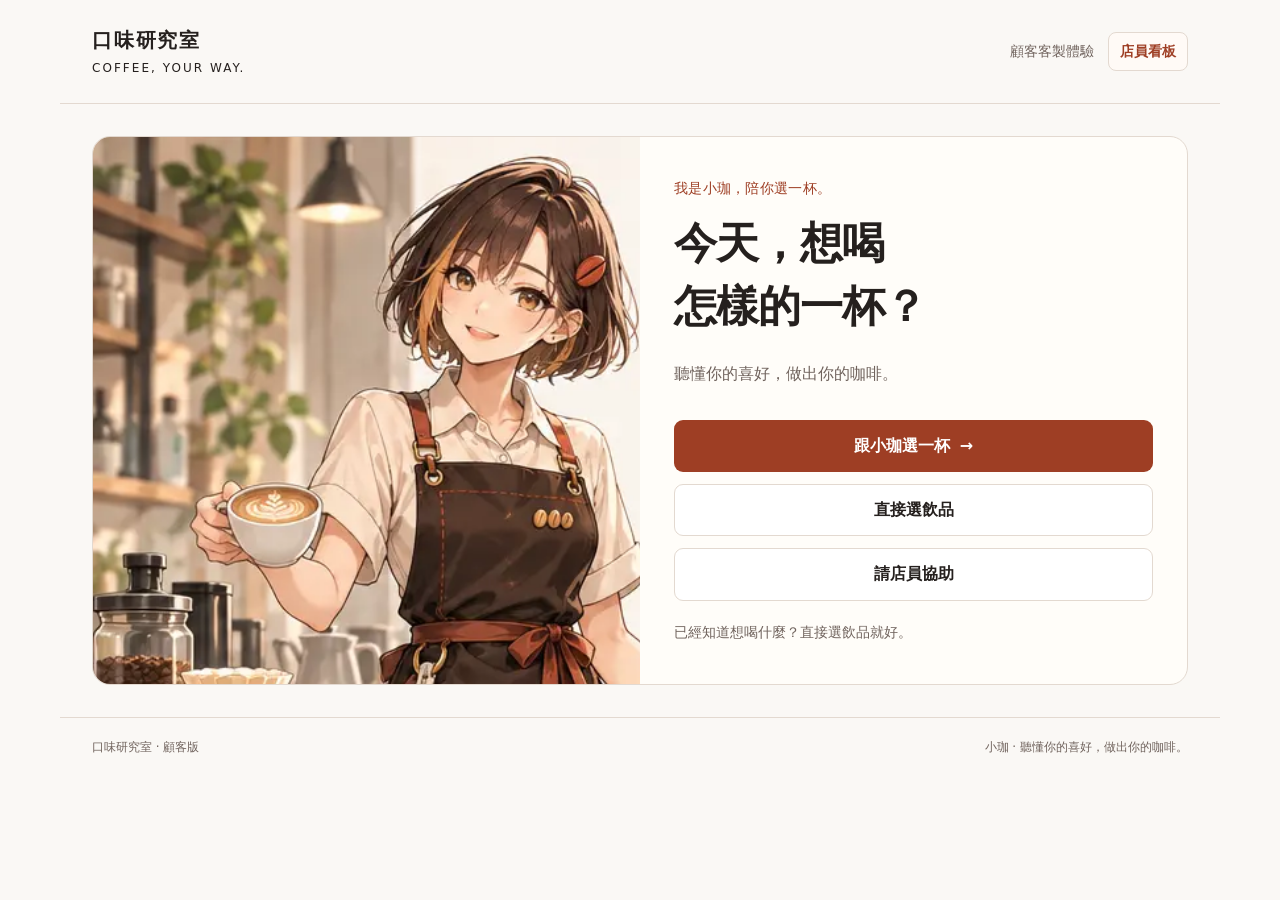
==== commit ca56db43: "Update index.html" ====
--- a/index.html
+++ b/index.html
@@ -187,7 +187,7 @@
   .choices .choice-copy { padding-right: 8px; }
 }
 </style>
-  <link rel="stylesheet" href="xiaojia.css?v=20261005">
+  <link rel="stylesheet" href="xiaojia.css?v=20261006">
 </head>
 <body>
   <header class="site-header">
@@ -206,6 +206,7 @@
         <div class="cover-actions">
           <button class="button primary" type="button" data-action="guided">跟小珈選一杯 <span aria-hidden="true">→</span></button>
           <button class="button secondary" type="button" data-action="direct">直接選飲品</button>
+          <button class="button secondary xiaojia-assist-button" type="button" data-action="assistance">請店員協助</button>
         </div>
         <p class="cover-hint">已經知道想喝什麼？直接選飲品就好。</p>
       </div>
@@ -220,7 +221,7 @@
   </footer>
   <script src="config.js"></script>
   <script src="api.js?v=20260928-fast1"></script>
-  <script src="xiaojia.js?v=20261005"></script>
+  <script src="xiaojia.js?v=20261006"></script>
   <script>
 // 小珈模組未載入時，原點餐流程仍可使用。
 const xiaojia = window.Xiaojia || {
@@ -394,13 +395,14 @@
   const onCover = screen === 'cover';
   $('cover').hidden = !onCover;
   $('surface').hidden = onCover;
-  $('header-label').textContent = onCover ? '顧客客製體驗' : screen === 'complete' ? '口味確認' : state.mode === 'direct' ? '直接選飲品' : '我的客製咖啡';
+  $('header-label').textContent = onCover ? '顧客客製體驗' : screen === 'assistance' ? '店員協助點餐' : screen === 'complete' ? '口味確認' : state.mode === 'direct' ? '直接選飲品' : '我的客製咖啡';
   if (onCover) {
     $('surface').innerHTML = '';
     if (focusTitle) $('cover-title').focus();
     return;
   }
-  if (screen === 'complete') $('surface').innerHTML = completeView();
+  if (screen === 'assistance') $('surface').innerHTML = xiaojia.assistanceHTML?.() || '<section class="xiaojia-assistance"><h1 id="page-title" tabindex="-1">請店員協助</h1><p>請向櫃檯店員出示此畫面，告訴我們想喝什麼。</p><div class="xiaojia-assistance-actions"><button class="button primary" type="button" data-action="direct">店員開始點餐</button><button class="button secondary" type="button" data-action="assistance-back">返回封面</button></div></section>';
+  else if (screen === 'complete') $('surface').innerHTML = completeView();
   else {
     const steps = sequence(), index = steps.indexOf(screen);
     let content = '';
@@ -506,6 +508,8 @@
   const button = event.target.closest('[data-action]');
   if (!button || button.disabled) return;
   const action = button.dataset.action;
+  if (action === 'assistance') { xiaojia.reset(); screen = 'assistance'; render(true); }
+  if (action === 'assistance-back') { xiaojia.reset(); screen = 'cover'; render(true); }
   if (action === 'guided' || action === 'direct') start(action);
   if (action === 'back') back();
   if (action === 'home' || action === 'restart') { xiaojia.reset(); state = initialState(); lastOrder = null; screen = 'cover'; render(true); }
--- a/xiaojia.css
+++ b/xiaojia.css
@@ -0,0 +1,95 @@
+/* 所有新元件使用 xiaojia 前綴；店員頁不載入這份樣式。 */
+.xiaojia-guide {
+  display: flex;
+  align-items: center;
+  gap: 14px;
+  margin: 0 0 25px;
+}
+.xiaojia-avatar {
+  width: 68px;
+  height: 68px;
+  flex: 0 0 68px;
+  border-radius: 50%;
+  background: #f8f1e6 url('assets/xiaojia-brand.webp') no-repeat;
+  background-size: 552.52% auto;
+  background-position: 72.18% 14.08%;
+}
+.xiaojia-avatar.xiaojia-smiling { background-position: 96.98% 9.38%; }
+.xiaojia-speech {
+  flex: 1;
+  min-width: 0;
+  padding: 12px 17px;
+  border-radius: 12px;
+  background: #fbede3;
+  color: #25201e;
+  line-height: 1.65;
+  overflow-wrap: anywhere;
+}
+.xiaojia-name {
+  display: block;
+  margin-bottom: 4px;
+  color: #9e3e24;
+  font-size: .875rem;
+  font-weight: 650;
+}
+.xiaojia-speech p { margin: 0; }
+.xiaojia-signature { color: #9e3e24; font-size: .875rem; line-height: 1.7; }
+.xiaojia-completion { text-align: center; }
+.xiaojia-complete-image {
+  display: block;
+  width: 240px;
+  max-width: 100%;
+  height: auto;
+  aspect-ratio: 1;
+  object-fit: contain;
+  margin: 0 auto 14px;
+}
+.xiaojia-completion-reply { margin: 12px 0 6px; }
+.xiaojia-completion .xiaojia-signature { margin: 9px 0 14px; }
+.xiaojia-order-status { color: #70635d; font-size: .875rem; margin: 0; }
+
+/* 封面沿用已確認的小珈版本；只套用於加上此 class 的顧客封面。 */
+.cover.xiaojia-cover {
+  grid-template-columns: minmax(0, 1fr) minmax(0, 1fr);
+  grid-template-areas: 'art copy';
+  min-height: 470px;
+  background: #fffdf9;
+  color: #25201e;
+  border: 1px solid #e3d9d0;
+}
+.xiaojia-cover .cover-copy { grid-area: copy; padding: 40px 34px; }
+.xiaojia-cover .eyebrow { color: #9e3e24; letter-spacing: .02em; }
+.xiaojia-cover h1 { font-size: clamp(1.85rem, 3.6vw, 2.7rem); line-height: 1.45; }
+.xiaojia-cover .intro { color: #70635d; }
+.xiaojia-cover .cover-hint { color: #70635d; }
+.xiaojia-cover .cover-actions { display: grid; }
+.xiaojia-cover .primary { background: #9e3e24; color: #fff; }
+.xiaojia-cover .secondary { background: white; color: #25201e; border-color: #e3d9d0; }
+.xiaojia-cover-art {
+  grid-area: art;
+  min-width: 0;
+  background: #f8f1e6 url('assets/xiaojia-brand.webp') no-repeat left top;
+  background-size: 370% auto;
+}
+@media (max-width: 720px) {
+  .cover.xiaojia-cover {
+    grid-template-columns: minmax(0, 1fr);
+    grid-template-areas: 'art' 'copy';
+    min-height: 0;
+    max-width: 480px;
+    margin-inline: auto;
+  }
+  .xiaojia-cover-art { aspect-ratio: 1.3; }
+  .xiaojia-cover .cover-copy { padding: 25px 23px 24px; }
+  .xiaojia-cover h1 { font-size: clamp(1.75rem, 7.5vw, 2.1rem); }
+  .xiaojia-guide { gap: 12px; }
+  .xiaojia-avatar { width: 64px; height: 64px; flex-basis: 64px; }
+  .xiaojia-speech { padding: 11px 14px; }
+  .xiaojia-complete-image { width: 220px; }
+}
+@media (max-width: 359px) {
+  .xiaojia-avatar { width: 56px; height: 56px; flex-basis: 56px; }
+  .xiaojia-guide { gap: 10px; }
+  .xiaojia-speech { padding: 10px 12px; }
+  .xiaojia-name { font-size: .8125rem; }
+}
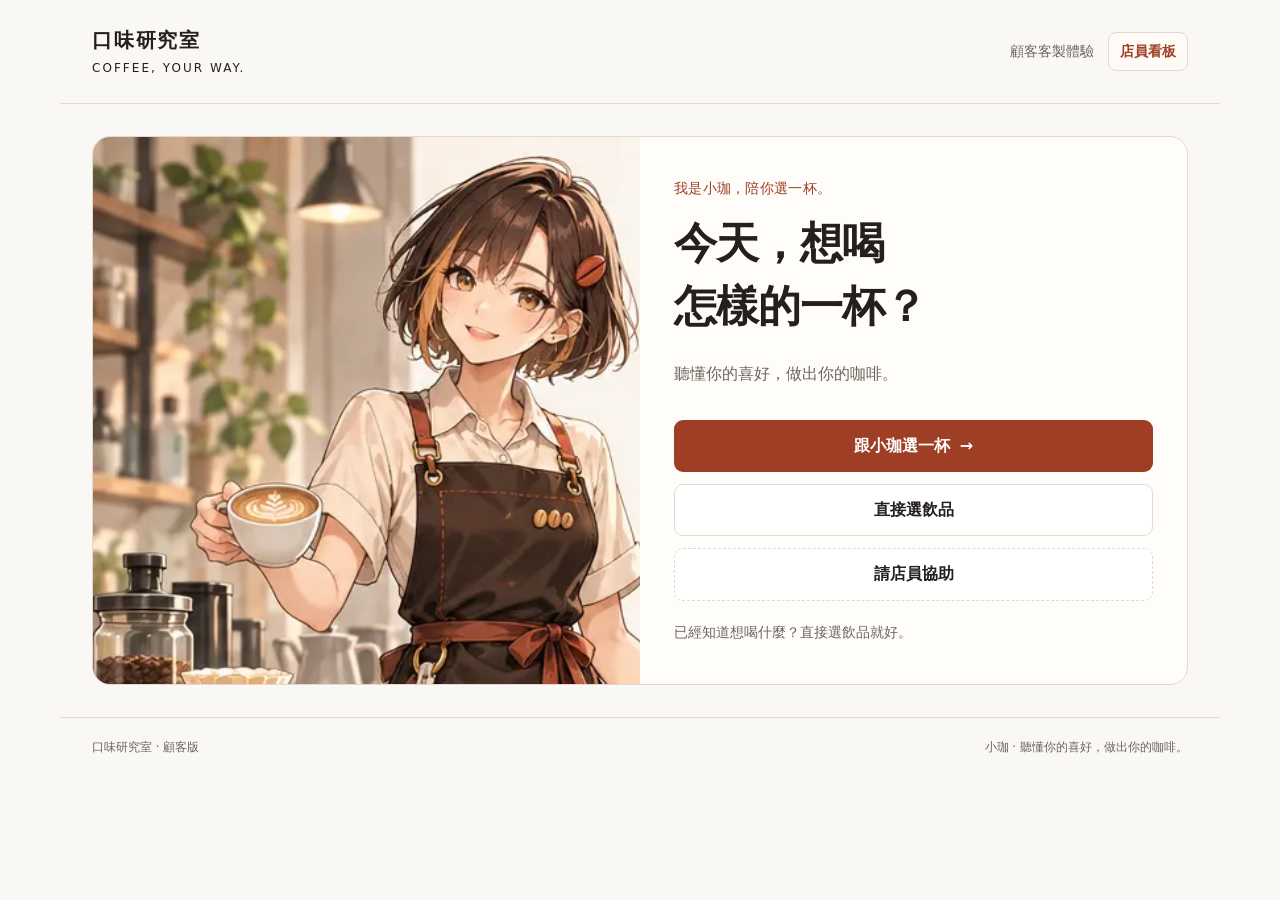
==== commit 5625a5f0: "Update index.html" ====
--- a/index.html
+++ b/index.html
@@ -187,7 +187,7 @@
   .choices .choice-copy { padding-right: 8px; }
 }
 </style>
-  <link rel="stylesheet" href="xiaojia.css?v=20261006">
+  <link rel="stylesheet" href="xiaojia.css?v=20261006-assist1">
 </head>
 <body>
   <header class="site-header">
@@ -220,8 +220,9 @@
     <span>小珈 · 聽懂你的喜好，做出你的咖啡。</span>
   </footer>
   <script src="config.js"></script>
-  <script src="api.js?v=20260928-fast1"></script>
-  <script src="xiaojia.js?v=20261006"></script>
+  <script src="api.js?v=20261006-assist1"></script>
+  <script src="coffee-assistance.js?v=20261006-assist1"></script>
+  <script src="xiaojia.js?v=20261006-assist1"></script>
   <script>
 // 小珈模組未載入時，原點餐流程仍可使用。
 const xiaojia = window.Xiaojia || {
@@ -247,6 +248,8 @@
 });
 let state = initialState();
 let screen = 'cover';
+let assistanceReturnScreen = 'cover';
+const assistance = window.CoffeeAssistance;
 let lastOrder = null;
 let submitting = false;
 let submitError = '';
@@ -392,6 +395,13 @@
   return screen === 'intensity';
 }
 function render(focusTitle = false) {
+  if (screen !== 'assistance') assistance?.saveContext({
+    state: screen === 'complete' ? initialState() : JSON.parse(JSON.stringify(state)),
+    screen: screen === 'complete' ? 'cover' : screen
+  });
+  document.querySelectorAll('[data-action="assistance"]').forEach(button => {
+    button.textContent = assistance?.label() || '請店員協助';
+  });
   const onCover = screen === 'cover';
   $('cover').hidden = !onCover;
   $('surface').hidden = onCover;
@@ -401,7 +411,7 @@
     if (focusTitle) $('cover-title').focus();
     return;
   }
-  if (screen === 'assistance') $('surface').innerHTML = xiaojia.assistanceHTML?.() || '<section class="xiaojia-assistance"><h1 id="page-title" tabindex="-1">請店員協助</h1><p>請向櫃檯店員出示此畫面，告訴我們想喝什麼。</p><div class="xiaojia-assistance-actions"><button class="button primary" type="button" data-action="direct">店員開始點餐</button><button class="button secondary" type="button" data-action="assistance-back">返回封面</button></div></section>';
+  if (screen === 'assistance') $('surface').innerHTML = assistance?.viewHTML() || '<section class="xiaojia-assistance"><h1 id="page-title" tabindex="-1">請店員協助</h1><p>呼叫元件未載入，請直接向店員求助。</p><button class="button secondary" type="button" data-action="assistance-back">返回點餐</button></section>';
   else if (screen === 'complete') $('surface').innerHTML = completeView();
   else {
     const steps = sequence(), index = steps.indexOf(screen);
@@ -420,6 +430,7 @@
     $('surface').innerHTML = `<section class="flow"><div class="flow-head"><span>${STEP_NAMES[screen]}</span><span>第 ${index + 1} / ${steps.length} 步</span></div><div class="progress" role="progressbar" aria-label="選擇進度" aria-valuemin="0" aria-valuemax="${steps.length}" aria-valuenow="${index + 1}">${steps.map((_, i) => `<i class="${i <= index ? 'done' : ''}" aria-hidden="true"></i>`).join('')}</div><form id="coffee-form" novalidate>${content}<div class="form-nav"><button class="back" type="button" data-action="back">← ${index === 0 ? '回封面' : '上一步'}</button><button class="button primary" type="submit" ${canContinue() ? '' : 'disabled'}>${screen === 'finish' ? '送出給店員' : '下一步 →'}</button></div></form></section>`;
   }
   const form = $('coffee-form');
+  if (form) form.insertAdjacentHTML('afterend', '<div class="assistance-shortcut"><button class="back" type="button" data-action="assistance" ' + (submitting ? 'disabled' : '') + '>' + (assistance?.label() || '請店員協助') + '</button></div>');
   if (form && submitting) {
     form.setAttribute('aria-busy', 'true');
     form.querySelectorAll('input, select, button').forEach(control => control.disabled = true);
@@ -482,6 +493,7 @@
     const output = $(`${name}-description`);
     if (output) output.textContent = `目前選擇：${number - 1} · ${level.full[number - 1]}`;
     xiaojia.respond(name, value, state);
+    assistance?.saveContext({ state: JSON.parse(JSON.stringify(state)), screen });
     return;
   }
   if (!valid[name] || !valid[name].includes(value)) return;
@@ -504,12 +516,23 @@
   if (event.target.id === 'coffee-form') { event.preventDefault(); next(); }
 });
 document.addEventListener('click', event => {
-  if (submitting) return;
+  if (submitting || assistance?.busy()) return;
   const button = event.target.closest('[data-action]');
   if (!button || button.disabled) return;
   const action = button.dataset.action;
-  if (action === 'assistance') { xiaojia.reset(); screen = 'assistance'; render(true); }
-  if (action === 'assistance-back') { xiaojia.reset(); screen = 'cover'; render(true); }
+  if (action === 'assistance') {
+    xiaojia.reset();
+    if (screen !== 'assistance') assistanceReturnScreen = screen;
+    const details = $('extra-options');
+    if (details) state.extraOpen = details.open;
+    assistance?.open({ state: JSON.parse(JSON.stringify(state)), screen: assistanceReturnScreen });
+    screen = 'assistance'; render(true);
+  }
+  if (action === 'assistance-back') {
+    xiaojia.reset();
+    if (assistanceReturnScreen === 'cover' && assistance?.active()) start('direct');
+    else { screen = assistanceReturnScreen; render(true); }
+  }
   if (action === 'guided' || action === 'direct') start(action);
   if (action === 'back') back();
   if (action === 'home' || action === 'restart') { xiaojia.reset(); state = initialState(); lastOrder = null; screen = 'cover'; render(true); }
@@ -519,6 +542,19 @@
   screen = 'finish';
   submitError = '上次送出的訂單尚未確認。請再次送出以確認結果，同一筆不會重複成立。';
 }
+const savedHelp = assistance?.restore();
+if (!pendingOrder && savedHelp?.state && ['cover', 'milk', 'drink', 'sugar', 'direction', 'intensity', 'finish'].includes(savedHelp.screen)) {
+  state = { ...initialState(), ...savedHelp.state };
+  assistanceReturnScreen = savedHelp.screen;
+}
+if (assistance?.hasSavedCall()) {
+  if (pendingOrder) assistanceReturnScreen = 'finish';
+  screen = 'assistance';
+}
+assistance?.configure({ onChange: () => {
+  if (screen === 'assistance') render();
+  else document.querySelectorAll('[data-action="assistance"]').forEach(button => button.textContent = assistance.label());
+} });
 render();
 
 </script>
--- a/xiaojia.css
+++ b/xiaojia.css
@@ -47,6 +47,32 @@
 .xiaojia-completion-reply { margin: 12px 0 6px; }
 .xiaojia-completion .xiaojia-signature { margin: 9px 0 14px; }
 .xiaojia-order-status { color: #70635d; font-size: .875rem; margin: 0; }
+.xiaojia-assistance {
+  max-width: 680px;
+  margin: 36px auto 50px;
+}
+.xiaojia-assistance-card {
+  display: flex;
+  align-items: center;
+  gap: 20px;
+  padding: 28px 24px;
+  margin-top: 24px;
+  background: #fffdf9;
+  border: 1px solid #e3d9d0;
+  border-radius: 14px;
+}
+.xiaojia-assistance-card > div:last-child { min-width: 0; }
+.xiaojia-assistance-request {
+  margin: 0 0 8px;
+  font-size: clamp(1.3rem, 4vw, 1.7rem);
+  font-weight: 700;
+  line-height: 1.6;
+}
+.xiaojia-assistance-instruction { margin: 0; color: #70635d; font-size: 1rem; }
+.xiaojia-assistance-note { margin: 22px 0; color: #70635d; }
+.xiaojia-assistance-actions { display: flex; flex-wrap: wrap; gap: 12px; }
+.xiaojia-assistance-actions .button { min-height: 54px; }
+.xiaojia-cover .xiaojia-assist-button { border-style: dashed; }
 
 /* 封面沿用已確認的小珈版本；只套用於加上此 class 的顧客封面。 */
 .cover.xiaojia-cover {
@@ -86,6 +112,10 @@
   .xiaojia-avatar { width: 64px; height: 64px; flex-basis: 64px; }
   .xiaojia-speech { padding: 11px 14px; }
   .xiaojia-complete-image { width: 220px; }
+  .xiaojia-assistance { margin: 25px auto 36px; }
+  .xiaojia-assistance-card { padding: 23px 18px; gap: 14px; align-items: flex-start; }
+  .xiaojia-assistance-actions { display: grid; }
+  .xiaojia-assistance-actions .button { width: 100%; }
 }
 @media (max-width: 359px) {
   .xiaojia-avatar { width: 56px; height: 56px; flex-basis: 56px; }
